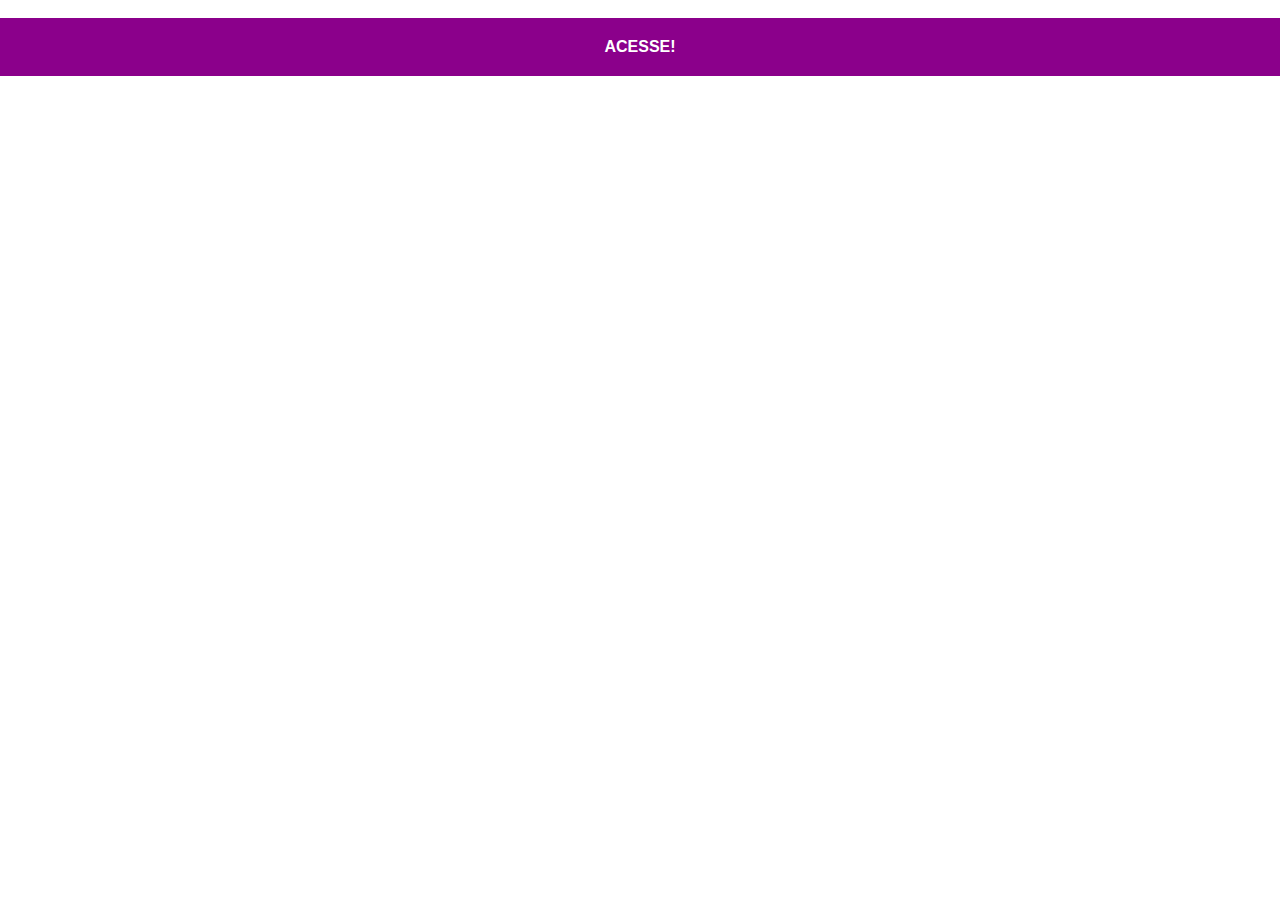
==== paginas-redes/facebook.html @ d40d99e8 "projeto redes sociais" ====
<!DOCTYPE html>
<html lang="pt-br">
<head>
    <meta charset="UTF-8">
    <meta http-equiv="X-UA-Compatible" content="IE=edge">
    <meta name="viewport" content="width=device-width, initial-scale=1.0">
    <link rel="stylesheet" href="../estilos/redes.css">
    <title>Document</title>
</head>
<body>
    <img src="" alt="">
    <a href="https://www.facebook.com/profile.php?id=100004749490125" target="_blank"> ACESSE!</a>

    
</body>
</html>
---- estilos/redes.css ----
@charset "utf-8";

* {
    margin: 0;
    padding: 0;
    text-decoration: none;
    font-weight: bolder;
    font-family: sans-serif;
}

body {
    width: 100vw;
    height: 100vh;
}

a {
    padding: 20px;
    text-align: center;
    display: block;
    background-color:darkmagenta;
    color: white;
}

a:hover{
    background-color: rgb(155, 89, 155);
    text-decoration: underline;
}
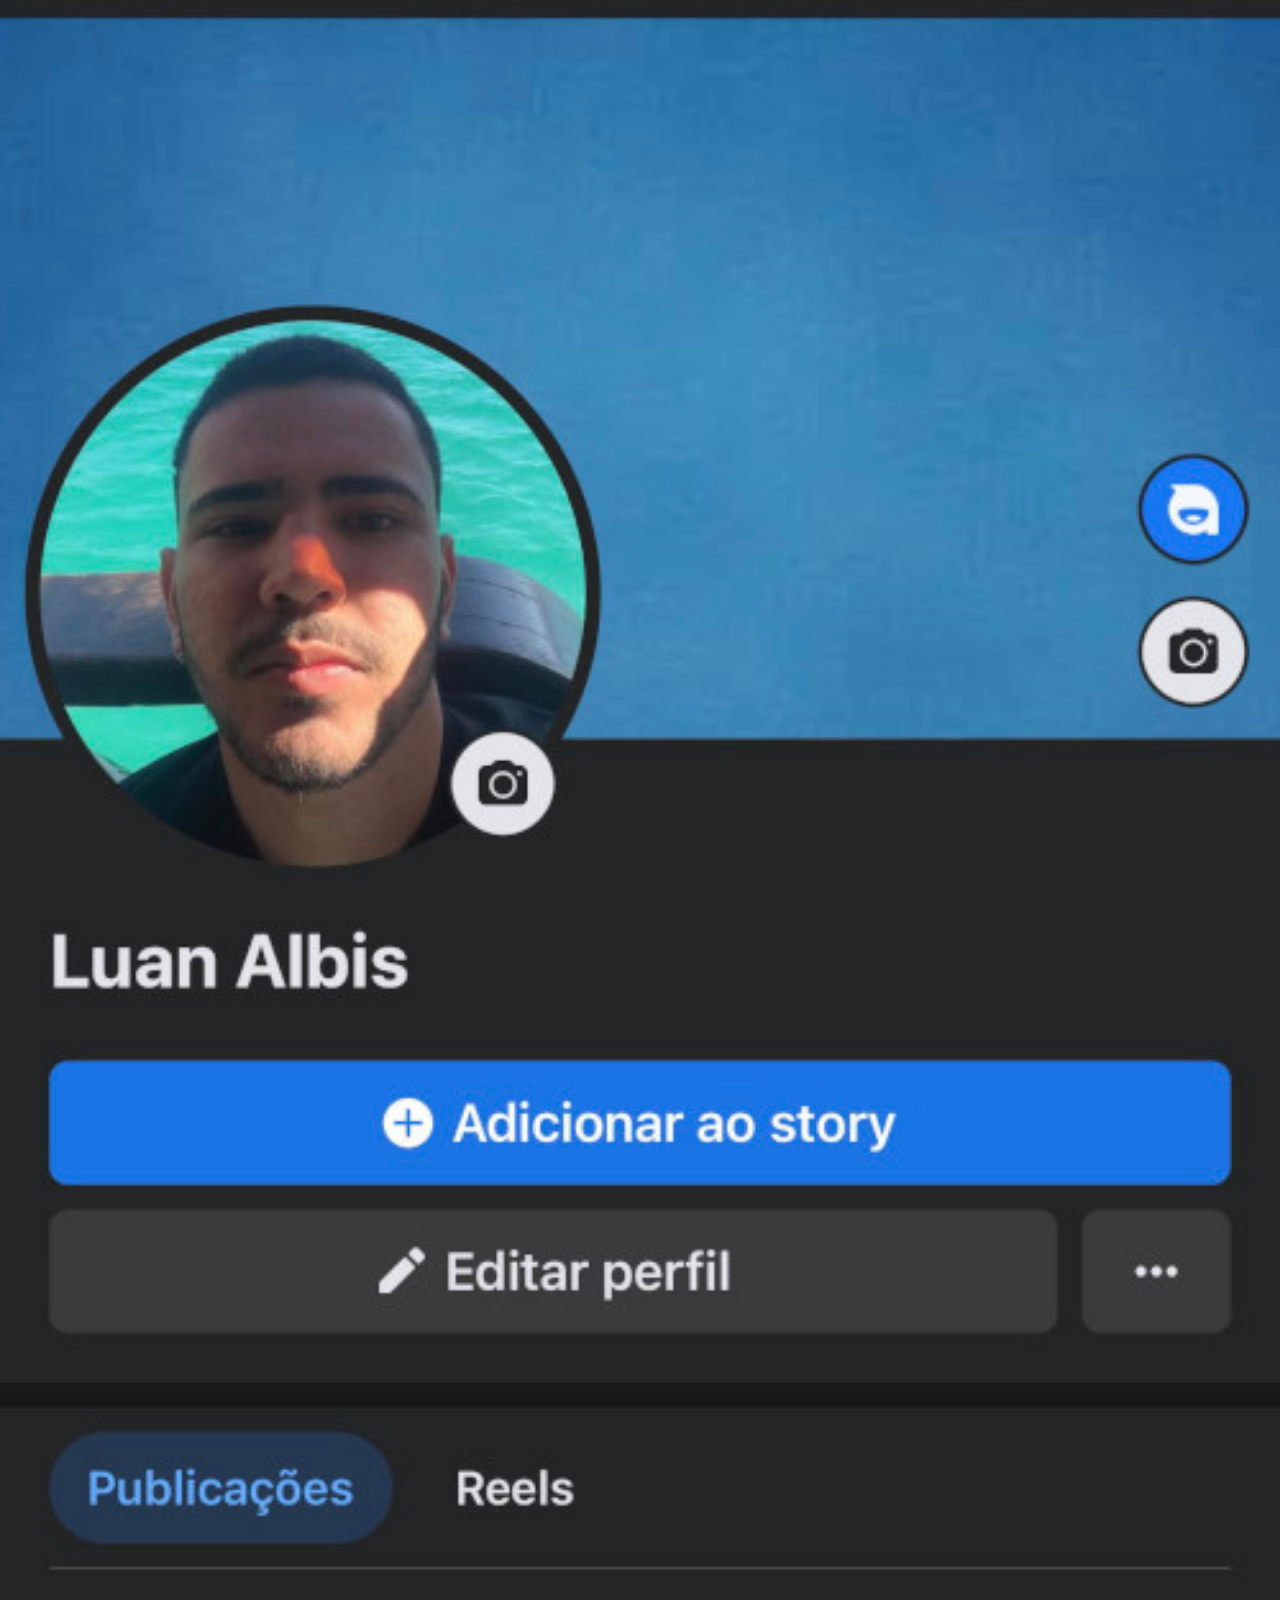
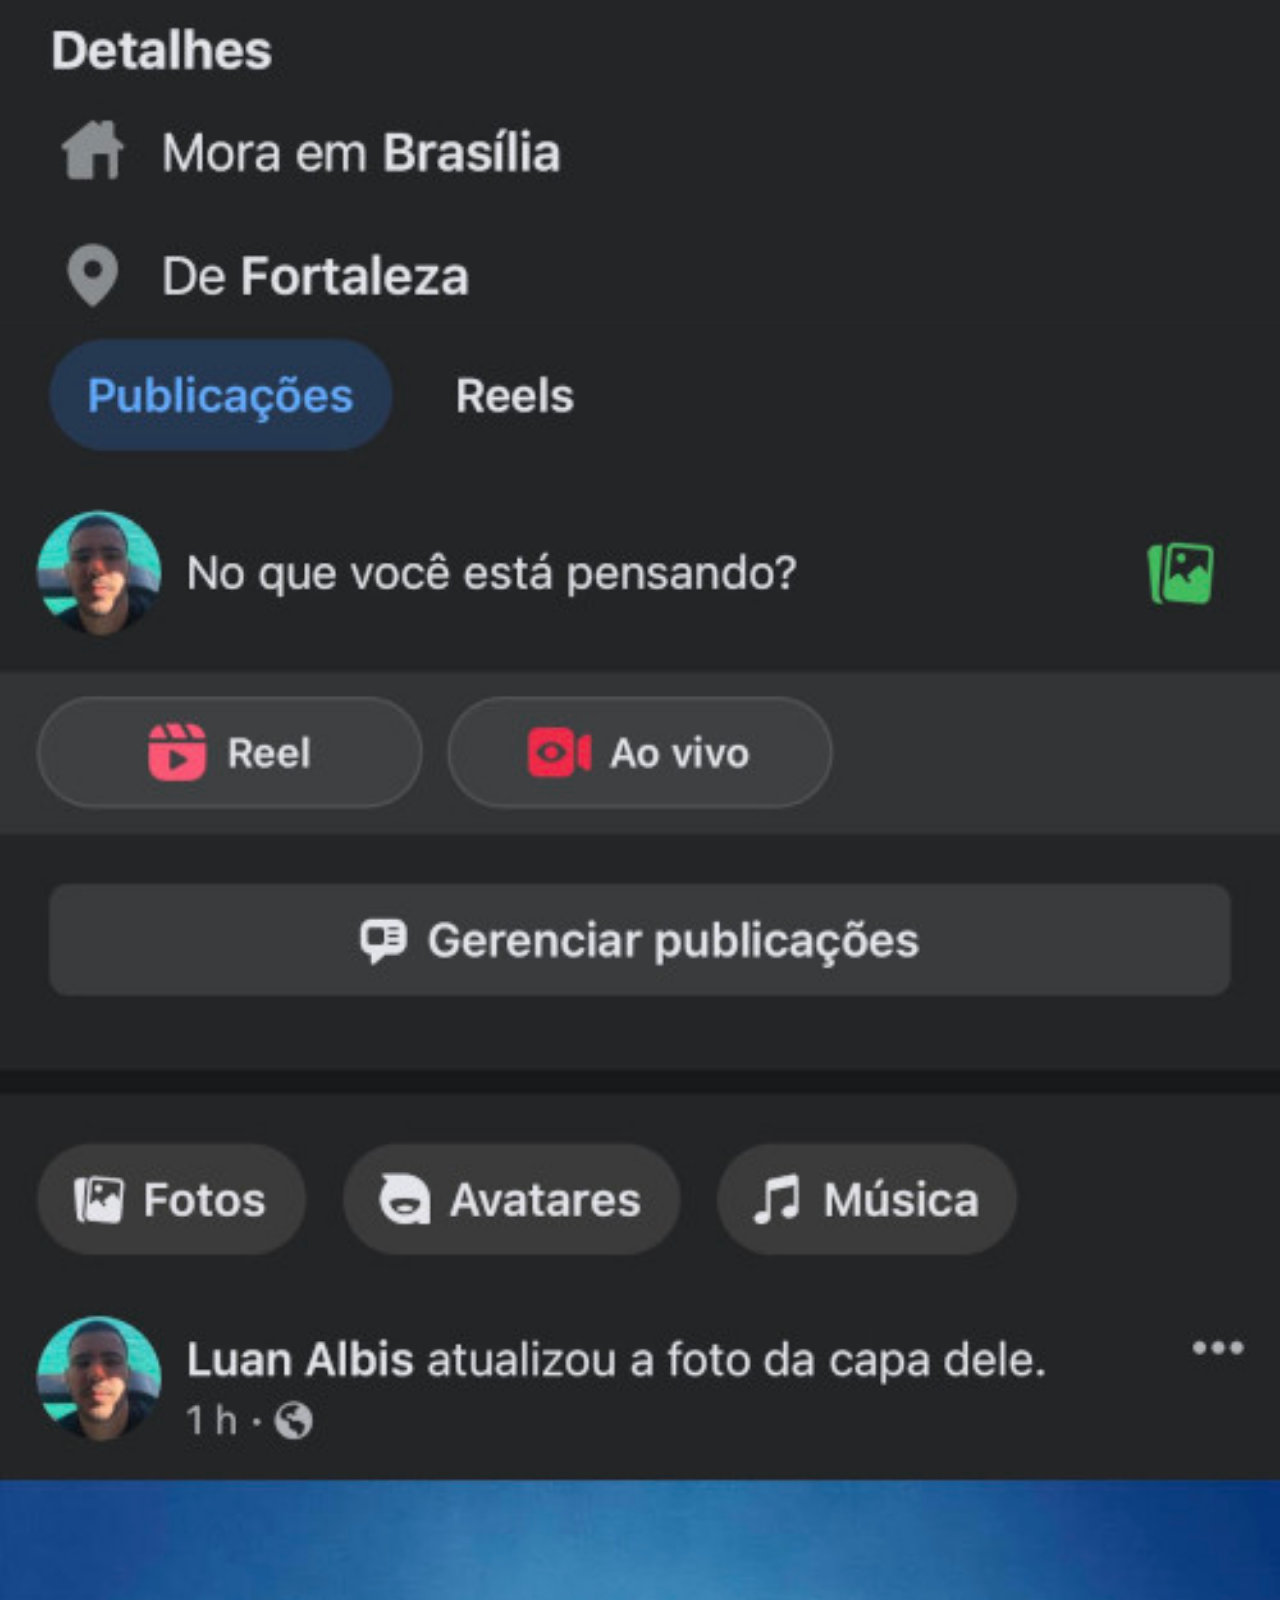
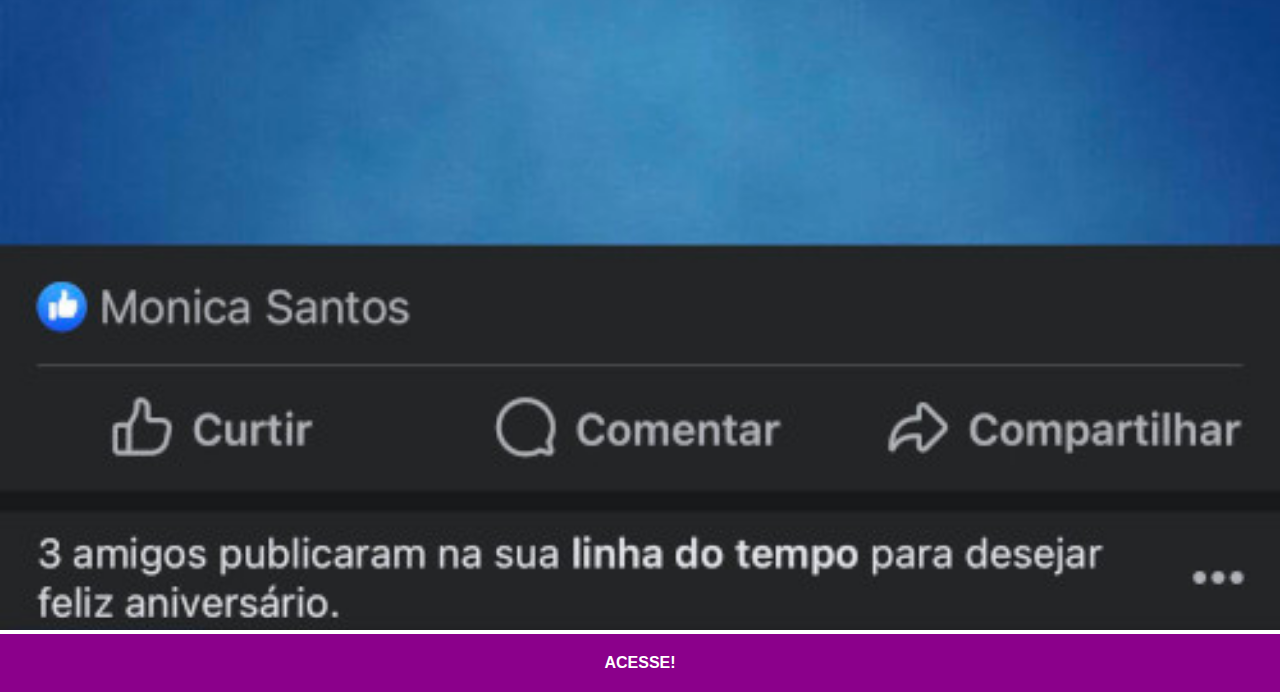
==== commit 8269fe15: "atualização redes sociais" ====
--- a/paginas-redes/facebook.html
+++ b/paginas-redes/facebook.html
@@ -8,7 +8,7 @@
     <title>Document</title>
 </head>
 <body>
-    <img src="" alt="">
+    <img src="../imagens/tela-face-luan.jpg" alt="facebook">
     <a href="https://www.facebook.com/profile.php?id=100004749490125" target="_blank"> ACESSE!</a>
 
     
--- a/estilos/redes.css
+++ b/estilos/redes.css
@@ -8,7 +8,12 @@
     font-family: sans-serif;
 }
 
-body {
+::-webkit-scrollbar{
+    width: 0;
+    height: 0;
+}
+
+body,html{
     width: 100vw;
     height: 100vh;
 }
@@ -19,6 +24,12 @@
     display: block;
     background-color:darkmagenta;
     color: white;
+    
+}
+
+img {
+    width: 100vw;
+    
 }
 
 a:hover{
